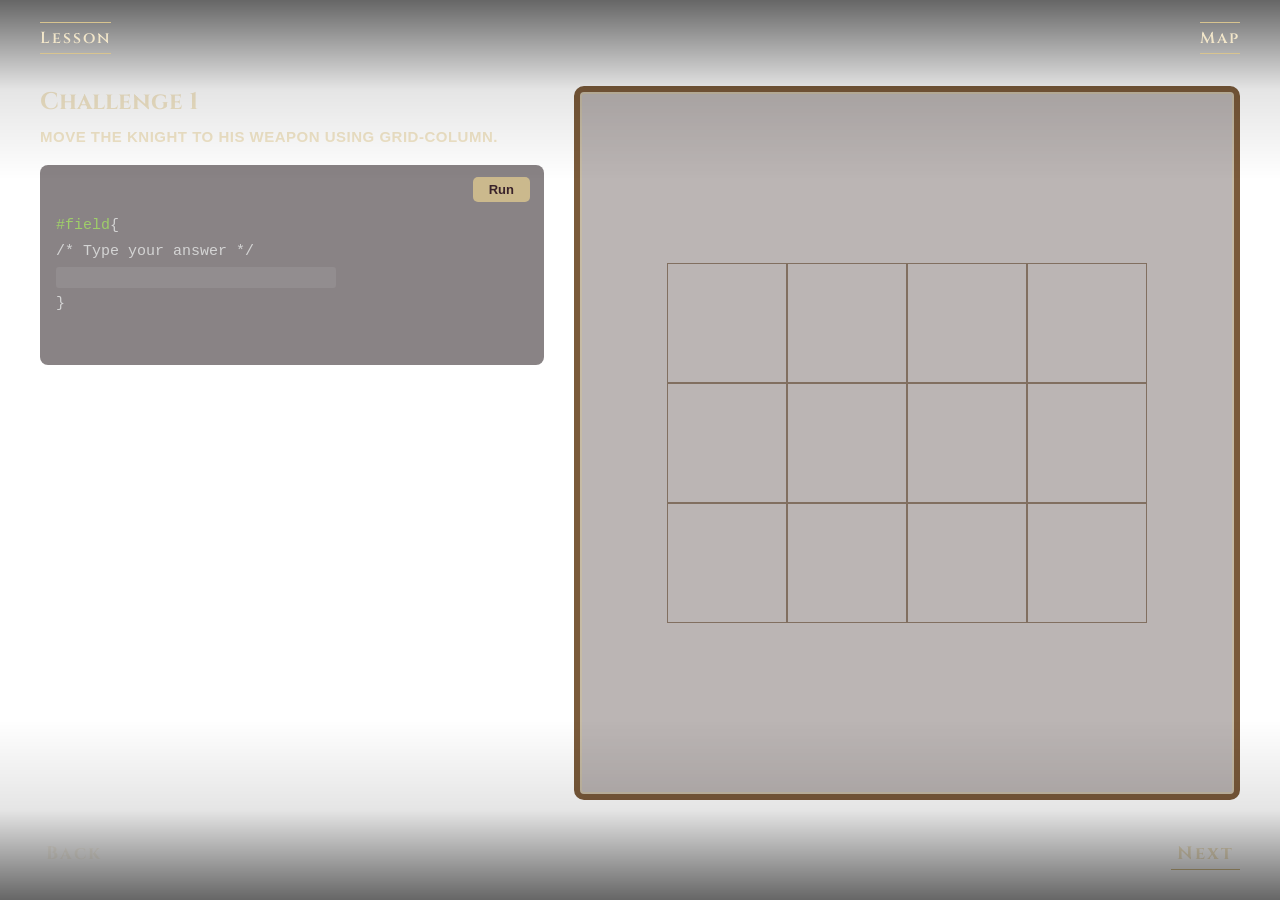
==== grid-challenge-page.html @ 03e360ea "Add files via upload" ====
<!DOCTYPE html>
<html lang="en">
<head>
<meta charset="UTF-8">
<title>Grid Challenge</title>
<link rel="preconnect" href="https://fonts.googleapis.com">
<link rel="preconnect" href="https://fonts.gstatic.com" crossorigin>
<link href="https://fonts.googleapis.com/css2?family=Cinzel:wght@400;600;700&display=swap" rel="stylesheet">
<style>
  * { box-sizing: border-box; }
  html, body {
    margin: 0;
    height: 100%;
  }
  body {
    font-family: 'Cinzel', serif;
    color: #f2e6c9;
    display: flex;
    flex-direction: column;
    overflow: hidden;
    background-image: url('images/Back1.png');
    background-size: cover;
    background-position: center;
  }

   .vignette {
      position: absolute;
      top: 0;
      left: 0;
      width: 100%;
      height: 100%;
      z-index: 100;
      /* above everything else */
      pointer-events: none;
      /* clicks pass through */
      background: linear-gradient(
          /* top to bottom */
          180deg,
          rgba(0, 0, 0, 0.6) 0%,
          rgba(0, 0, 0, 0.1) 10%,
          rgba(0, 0, 0, 0) 20%),
        linear-gradient(
          /*bottom to top */
          0deg,
          rgba(0, 0, 0, 0.6) 0%,
          rgba(0, 0, 0, 0.1) 10%,
          rgba(0, 0, 0, 0) 20%);

    }

  /* ---------- HEADER ---------- */
  #header {
    display: flex;
    justify-content: space-between;
    align-items: center;
    padding: 22px 40px;
  }
 .nav-label {
      font-size: 16px;
      letter-spacing: 2px;
      font-weight: 600;
      cursor: pointer;
      border-bottom: 1px solid #d8c48f;
      padding-bottom: 4px;
      border-top: 1px solid #d8c48f;
      padding-top: 4px;
      color: #f2e6c9;
      z-index: 1000;
    }

    .nav-label a {
        font-size: 16px;
      letter-spacing: 2px;
      font-weight: 600;
      cursor: pointer;
      color: #f2e6c9;
        text-decoration: none;
    }

    .nav-label a:hover {
      color: #fff3d6;
      text-shadow:
        0 0 5px rgba(228, 205, 167, 0.8),
        0 0 15px rgba(228, 205, 167, 0.5),
        0 0 25px rgba(228, 205, 167, 0.3);
    }

  /* ---------- BODY LAYOUT ---------- */
  #body {
    flex: 1;
    display: flex;
    padding: 10px 40px 40px 40px;
    gap: 30px;
    overflow: hidden;
    min-height: 0;
  }

  /* ---------- LEFT PANEL ---------- */
  #left-panel {
    width: 42%;
    min-width: 0;
    display: flex;
    flex-direction: column;
    position: relative;
  }
  #challenge-title {
    font-size: 24px;
    margin: 0 0 10px 0;
    font-weight: 700;
  }
  #description {
    font-family: 'Segoe UI', sans-serif;
    font-size: 15px;
    font-weight: 600;
    letter-spacing: 0.5px;
    color: #f2e6c9;
    text-transform: uppercase;
    margin-bottom: 20px;
  }

  /* ---------- TERMINAL ---------- */
  #terminal {
    background: rgba(40, 30, 34, 0.55);
    border-radius: 8px;
    padding: 14px 16px;
    min-height: 200px;
    font-family: 'Consolas', 'Courier New', monospace;
    font-size: 15px;
    position: relative;
    backdrop-filter: blur(2px);
  }
  #run-btn {
    position: absolute;
    top: 12px;
    right: 14px;
    background: rgba(216,196,143,0.85);
    color: #3a232b;
    border: none;
    border-radius: 5px;
    padding: 5px 16px;
    font-family: 'Segoe UI', sans-serif;
    font-weight: bold;
    font-size: 13px;
    cursor: pointer;
  }
  #run-btn:hover { background: #e8d9b0; }

  #code-lines {
    margin-top: 34px;
    line-height: 26px;
  }
  .code-line { white-space: pre; }
  .property { color: #9fce6a; }
  .value { color: #d4d4d4; }
  .punct { color: #d4d4d4; }

  #css-input {
    background: rgba(255,255,255,0.08);
    border: none;
    border-radius: 3px;
    color: #f2e6c9;
    font-family: inherit;
    font-size: 15px;
    padding: 2px 8px;
    outline: none;
    width: 100%;
    max-width: 280px;
  }
  #css-input::placeholder { color: #cbb98a; }

  #feedback {
    font-family: 'Segoe UI', sans-serif;
    font-size: 13px;
    font-weight: 600;
    margin-top: 12px;
  }
  #feedback.success { color: #7ec97e; }
  #feedback.fail { color: #e08a7d; }

  #left-panel-footer {
    margin-top: auto;
  }

  #footer {
    display: flex;
    justify-content: space-between;
    padding: 0 40px 30px 40px;
  }
  .nav-btn {
    background: none;
    border: none;
    color: #f2e6c9;
    font-family: 'Cinzel', serif;
    font-size: 18px;
    font-weight: 700;
    letter-spacing: 2px;
    cursor: pointer;
    border-bottom: 1px solid #d8c48f;
    padding-bottom: 3px;
  }
  .nav-btn:disabled {
    opacity: 0.3;
    cursor: default;
    border-bottom-color: transparent;
  }
  .nav-btn:hover:not(:disabled) { color: #ffe9b0; }

  /* ---------- RIGHT PANEL (grid playground) ---------- */
  #playground-frame {
    flex: 1;
    display: flex;
    align-items: center;
    justify-content: center;
    padding: 24px;
    background: rgba(60, 45, 40, 0.35);
    border: 6px solid #7a5a3a;
    border-radius: 10px;
    box-shadow: inset 0 0 0 2px rgba(216,196,143,0.4);
  }
  #grid-playground {
    display: grid;
    grid-template-columns: repeat(4, 1fr);
    grid-template-rows: repeat(3, 1fr);
    gap: 0;
    width: 100%;
    max-width: 480px;
    aspect-ratio: 4 / 3;
  }
  .tile {
    background-size: cover;
    background-position: center;
    border: 1px solid rgba(90, 65, 40, 0.6);
  }
</style>
</head>
<body>

  <div id="header">
    <div class="nav-label"><a href="lesson.html">Lesson</a></div>
    <div class="nav-label"><a href="Map.html">Map</a></div>
  </div>
  <div class="vignette"></div>

  <div id="body">
    <div id="left-panel">
      <h1 id="challenge-title">Challenge 1</h1>
      <div id="description"></div>

      <div id="terminal">
        <button id="run-btn" onclick="runCheck()">Run</button>
        <div id="code-lines">
          <div class="code-line"><span class="property">#field</span><span class="punct">{</span></div>
          <div class="code-line"><span class="punct">/* Type your answer */</span></div>
          <div class="code-line"><input type="text" id="css-input" placeholder=""></div>
          <div class="code-line"><span class="punct">}</span></div>
        </div>
        <div id="feedback"></div>
      </div>

      <div id="left-panel-footer"></div>
    </div>

    <div id="playground-frame">
      <div id="grid-playground"></div>
    </div>
  </div>

  <div id="footer">
    <button class="nav-btn" id="back-btn" onclick="prevLevel()">Back</button>
    <button class="nav-btn" id="next-btn" onclick="nextLevel()">Next</button>
  </div>

<script>
// grid is always 4 columns x 3 rows, cells addressed [row][col], 1-indexed to match CSS grid line numbering
const COLS = 4;
const ROWS = 3;

const levels = [
  {
    title: "Challenge 1",
    description: "Move the knight to his weapon using grid-column.",
    knightStart: { col: 1, row: 1 },
    targetCells: [{ col: 3, row: 1 }],
    check: (css) => /grid-column\s*:\s*3\s*;?/.test(css),
    apply: { gridColumn: "3", gridRow: "1" }
  },
  {
    title: "Challenge 2",
    description: "Move the knight to his weapon using grid-row.",
    knightStart: { col: 1, row: 1 },
    targetCells: [{ col: 1, row: 3 }],
    check: (css) => /grid-row\s*:\s*3\s*;?/.test(css),
    apply: { gridColumn: "1", gridRow: "3" }
  },
  {
    title: "Challenge 3",
    description: "Move the knight to his weapon using both grid-column and grid-row.",
    knightStart: { col: 1, row: 1 },
    targetCells: [{ col: 3, row: 2 }],
    check: (css) => /grid-column\s*:\s*3\s*;?/.test(css) && /grid-row\s*:\s*2\s*;?/.test(css),
    apply: { gridColumn: "3", gridRow: "2" }
  },
  {
    title: "Challenge 4",
    description: "The weapon rack spans several columns. Stretch the knight to reach it using grid-column span.",
    knightStart: { col: 1, row: 1 },
    targetCells: [
      { col: 2, row: 1 }, { col: 3, row: 1 }, { col: 4, row: 1 }
    ],
    check: (css) => /grid-column\s*:\s*2\s*\/\s*5\s*;?/.test(css),
    apply: { gridColumn: "2 / 5", gridRow: "1" }
  },
  {
    title: "Challenge 5",
    description: "The weapon rack runs tall, not wide. Stretch the knight using grid-row span.",
    knightStart: { col: 1, row: 1 },
    targetCells: [
      { col: 4, row: 1 }, { col: 4, row: 2 }, { col: 4, row: 3 }
    ],
    check: (css) => /grid-row\s*:\s*1\s*\/\s*4\s*;?/.test(css),
    apply: { gridColumn: "4", gridRow: "1 / 4" }
  },
  {
    title: "Challenge 6",
    description: "Combine what you've learned. Stretch the knight across both columns and rows to reach the full weapon rack.",
    knightStart: { col: 1, row: 1 },
    targetCells: [
      { col: 2, row: 2 }, { col: 3, row: 2 }, { col: 4, row: 2 },
      { col: 2, row: 3 }, { col: 3, row: 3 }, { col: 4, row: 3 }
    ],
    check: (css) => /grid-column\s*:\s*2\s*\/\s*5\s*;?/.test(css) && /grid-row\s*:\s*2\s*\/\s*4\s*;?/.test(css),
    apply: { gridColumn: "2 / 5", gridRow: "2 / 4" }
  }
];

let current = 0;

function cellKey(col, row) { return row + "-" + col; }

function buildGrid() {
  const playground = document.getElementById("grid-playground");
  playground.innerHTML = "";
  for (let row = 1; row <= ROWS; row++) {
    for (let col = 1; col <= COLS; col++) {
      const tile = document.createElement("div");
      tile.className = "tile";
      tile.dataset.key = cellKey(col, row);
      tile.style.backgroundImage = "url('images/plain_tile.svg')";
      playground.appendChild(tile);
    }
  }
}

function getTile(col, row) {
  return document.querySelector('.tile[data-key="' + cellKey(col, row) + '"]');
}

function loadLevel() {
  const lvl = levels[current];
  document.getElementById("challenge-title").textContent = lvl.title;
  document.getElementById("description").textContent = lvl.description;
  document.getElementById("css-input").value = "";
  document.getElementById("feedback").textContent = "";
  document.getElementById("feedback").className = "";

  document.getElementById("back-btn").disabled = current === 0;
  document.getElementById("next-btn").disabled = current === levels.length - 1;

  buildGrid();

  // place the knight at its starting cell
  const startTile = getTile(lvl.knightStart.col, lvl.knightStart.row);
  startTile.style.backgroundImage = "url('images/knight_tile.svg')";

  // place the weapon target(s) - stays fixed regardless of user input
  lvl.targetCells.forEach(c => {
    const t = getTile(c.col, c.row);
    // don't overwrite the knight's own starting tile if they happen to overlap
    if (t !== startTile) {
      t.style.backgroundImage = "url('images/axe_tile.svg')";
    }
  });
}

function prevLevel() {
  if (current > 0) {
    current--;
    loadLevel();
  }
}
function nextLevel() {
  if (current < levels.length - 1) {
    current++;
    loadLevel();
  }
}

function parseSpan(value, axisSize) {
  // returns array of 1-indexed line positions covered, e.g. "2 / 5" on a 4-col grid -> [2,3,4]
  value = value.trim();
  let start, end;
  if (value.includes("/")) {
    const parts = value.split("/").map(s => parseInt(s.trim(), 10));
    start = parts[0];
    end = parts[1];
  } else {
    start = parseInt(value, 10);
    end = start + 1;
  }
  const cells = [];
  for (let i = start; i < end; i++) cells.push(i);
  return cells;
}

function runCheck() {
  const lvl = levels[current];
  const css = document.getElementById("css-input").value;
  const feedback = document.getElementById("feedback");

  if (lvl.check(css)) {
    // reset grid, then move the knight to fill every cell the answer resolves to
    buildGrid();
    const cols = parseSpan(lvl.apply.gridColumn, COLS);
    const rows = parseSpan(lvl.apply.gridRow, ROWS);
    rows.forEach(r => {
      cols.forEach(c => {
        const t = getTile(c, r);
        if (t) t.style.backgroundImage = "url('images/knight_tile.svg')";
      });
    });
    feedback.textContent = "✔ Correct! The knight finds his weapon.";
    feedback.className = "success";
  } else {
    feedback.textContent = "✘ Not quite. Try again.";
    feedback.className = "fail";
  }
}

loadLevel();
</script>

</body>
</html>
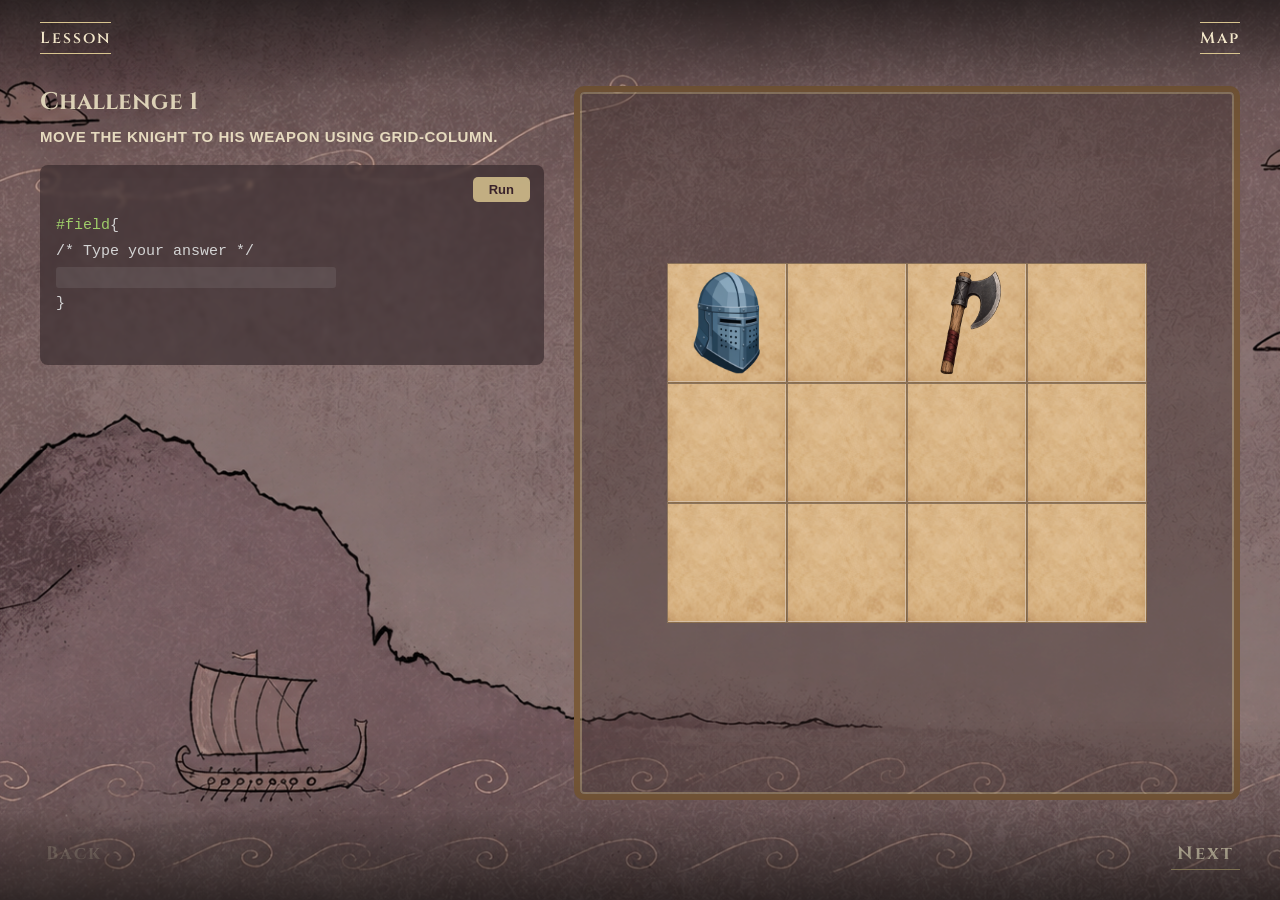
==== commit dd3f3ed2: "Fix link case for Map page in header" ====
--- a/grid-challenge-page.html
+++ b/grid-challenge-page.html
@@ -237,7 +237,7 @@
 
   <div id="header">
     <div class="nav-label"><a href="lesson.html">Lesson</a></div>
-    <div class="nav-label"><a href="Map.html">Map</a></div>
+    <div class="nav-label"><a href="map.html">Map</a></div>
   </div>
   <div class="vignette"></div>
 
